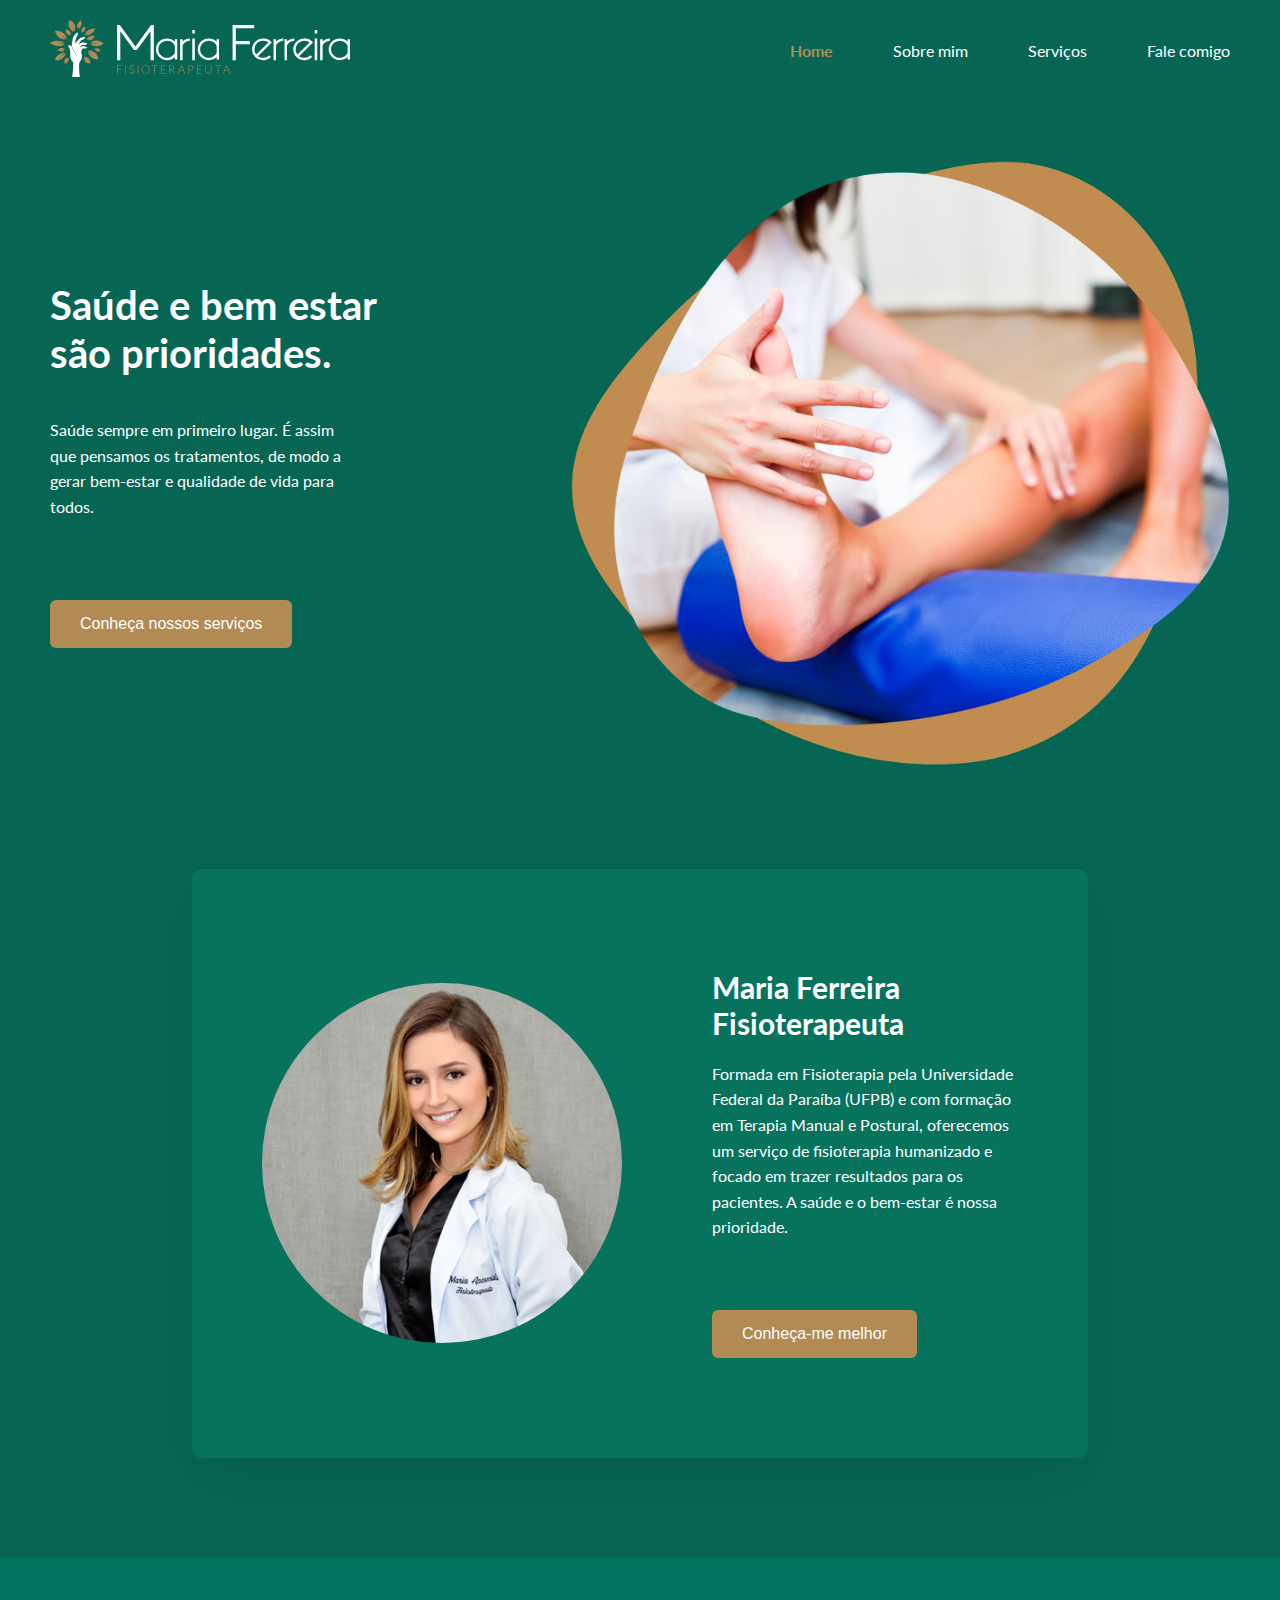
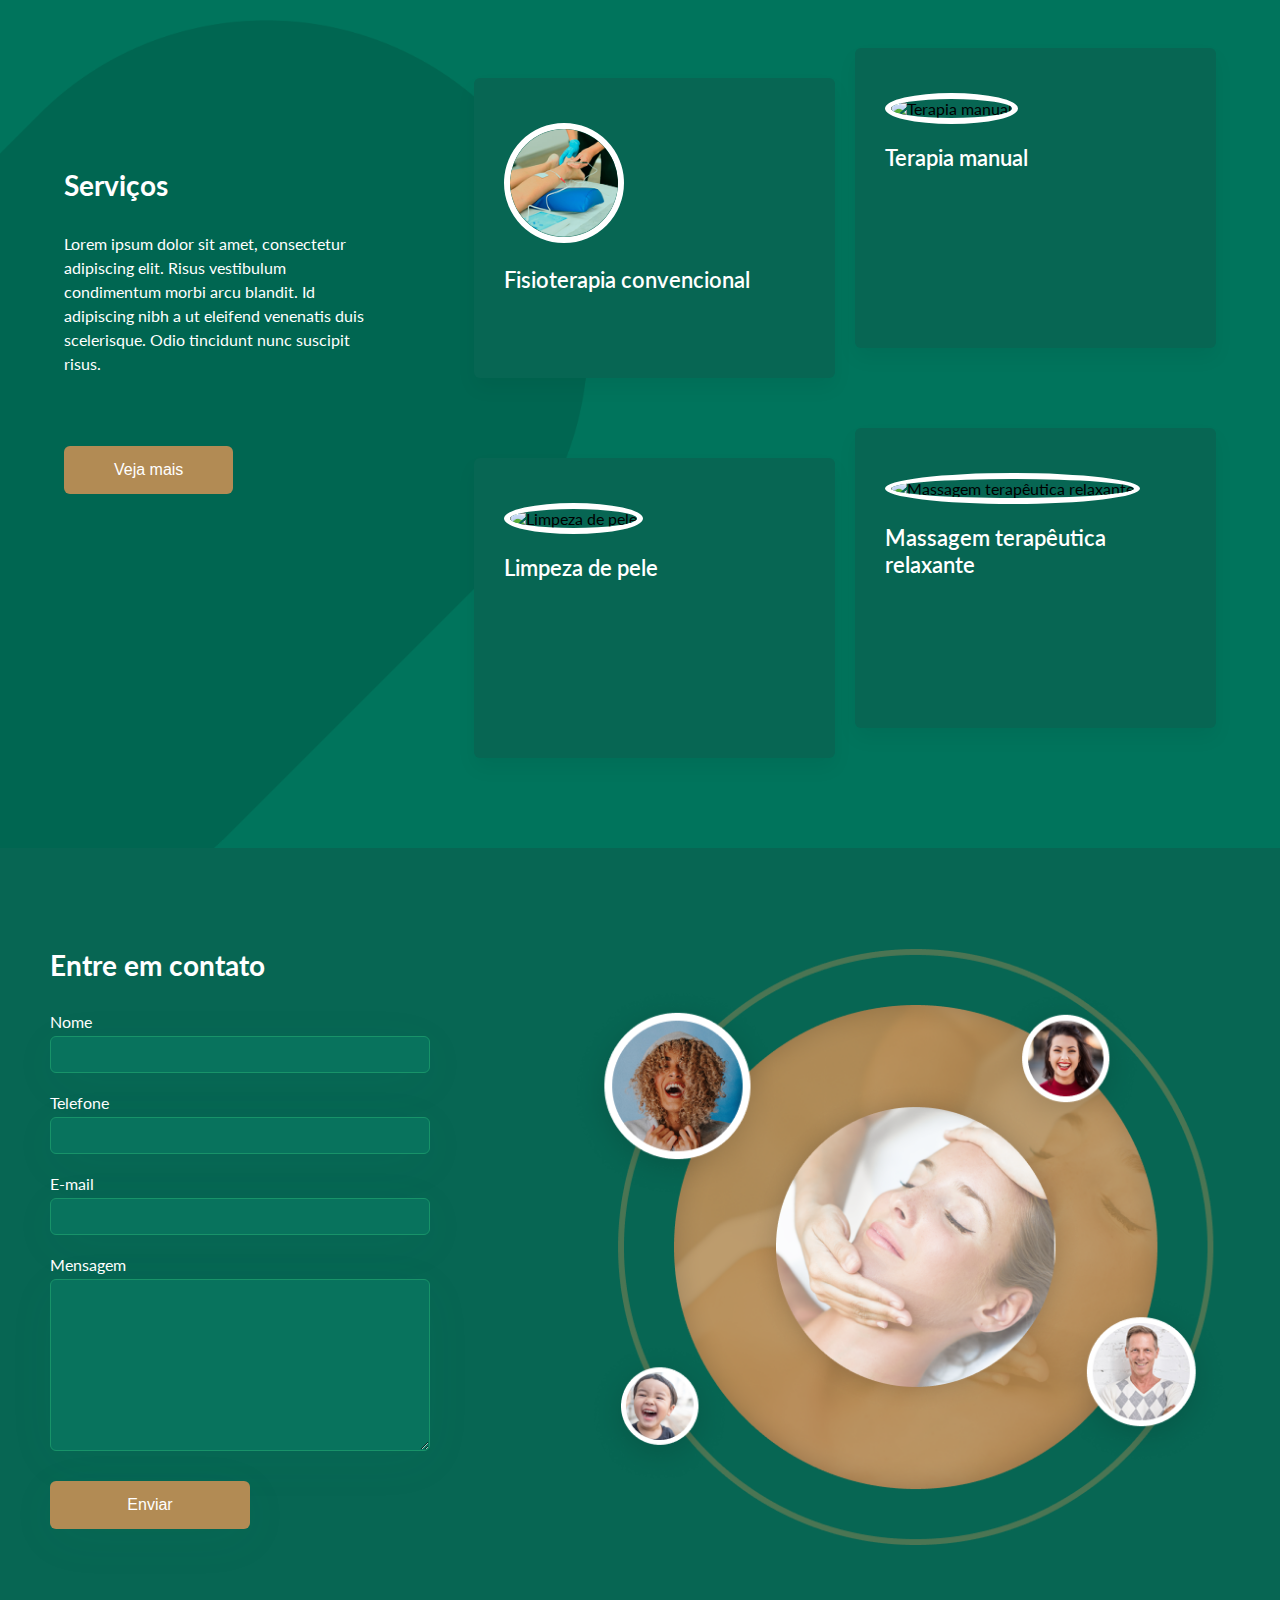
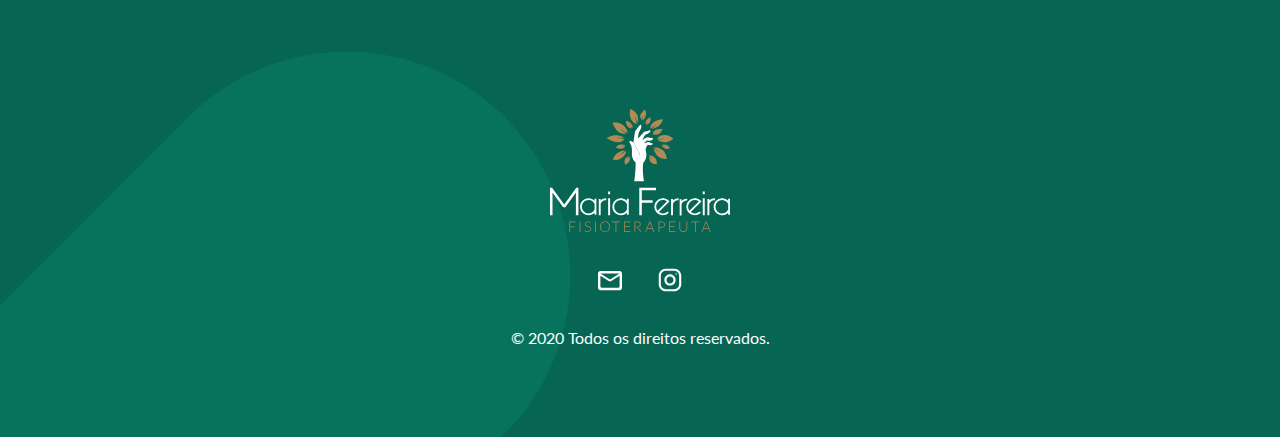
==== index.html @ fa72e973 "First commit" ====
<!DOCTYPE html>
<html lang="pt-BR">
<head>
  <meta charset="UTF-8">
  <meta name="viewport" content="width=device-width, initial-scale=1.0">
  <title>Maria Ferreira | Fisioterapeuta</title>
  <!-- Favicon -->
  <link rel="shortcut icon" href="./assets/favicon.png">

  <link href="https://fonts.googleapis.com/css2?family=Raleway:ital,wght@0,300;0,600;0,700;1,400&display=swap" rel="stylesheet">
  <!-- <link href="https://fonts.googleapis.com/css2?family=Roboto:wght@400;500;700&display=swap" rel="stylesheet"> -->
  <link href="https://fonts.googleapis.com/css2?family=Lato:wght@300;400;700&display=swap" rel="stylesheet">

  <link rel="stylesheet" href="./css/global.css">
  <link rel="stylesheet" href="./css/header.css">
  <link rel="stylesheet" href="./css/mobile-header.css">
  <link rel="stylesheet" href="./css/homepage.css">
  <link rel="stylesheet" href="./css/homepage-responsive.css">
  <link rel="stylesheet" href="./css/footer-bg.css">
</head>
<body>
  <!-- Header -->
  <header class="header">
    <div class="desktop-header container">
      <a href="/"><img class="logo" src="./assets/logo.svg" alt="Maria Ferreira Fisioterapeuta"></a>

      <nav class="navigation">
        <ul class="normal-menu">
          <li class="menu"><a class="active" href="/">Home</a></li>
          <li class="menu"><a href="./sobre-mim/">Sobre mim</a></li>
          <li class="menu"><a href="./servicos/">Serviços</a></li>
          <li class="menu"><a href="./contato/">Fale comigo</a></li>
        </ul>
      </nav>
    </div>

    <div class="mobile-header container">
      <div class="menu-closed">
        <a href="/"><img class="logo" src="./assets/logo.svg" alt="Maria Ferreira Fisioterapeuta"></a>

        <a href="#"><img class="btnMenu btnMenu-open" src="./assets/menu-open.svg" alt=""></a>
      </div>
      
      <div class="menu-opened">
        <div class="header-top">
          <a href="/"><img class="logo" src="./assets/logo-green.svg" alt="Maria Ferreira Fisioterapeuta"></a>

          <a href="#"><img class="btnMenu btnMenu-close" src="./assets/menu-close.svg" alt=""></a>
        </div>

        <div class="navigation">
          <nav>
            <ul class="menu-list">
              <li class="menu"><a class="active" href="/">Home</a></li>
              <li class="menu"><a href="./sobre-mim/">Sobre mim</a></li>
              <li class="menu"><a href="./servicos/">Serviços</a></li>
              <li class="menu"><a href="./contato/">Fale comigo</a></li>
            </ul>
          </nav>
        </div>        
      </div>

    </div>
  </header>

  <!-- First section -->
  <section class="first-section">
    <div class="content container">
      <div class="text-block">
        <h1 class="title">Saúde e bem estar<br>são prioridades.</h1>
        <p class="text">Saúde sempre em primeiro lugar. É assim que pensamos os tratamentos, de modo a gerar bem-estar e qualidade de vida para todos.</p>

        <a href="./servicos/"><button class="button">Conheça nossos serviços</button></a>
      </div>

      <div class="image-block">
        <img class="img" src="./assets/Image-topo.png" alt="Fisioterapia">
      </div>
    </div>
  </section>

  <!-- Second section -->
  <section class="second-section">
    <div class="content container">
      <img class="img" src="./assets/foto-cidinha.jpg" alt="Foto de Maria Ferreira Fisioterapeuta">

      <div class="block-text">
        <h2 class="title">Maria Ferreira Fisioterapeuta</h2>
        <p class="text">Formada em Fisioterapia pela Universidade Federal da Paraíba (UFPB) e com formação em Terapia Manual e Postural, oferecemos um serviço de fisioterapia humanizado e focado em trazer resultados para os pacientes. A saúde e o bem-estar é nossa prioridade.</p>

        <a href="./sobre-mim/"><button class="button">Conheça-me melhor</button></a>
      </div>
    </div>
  </section>

  <!-- Third section -->
  <section class="third-section">
    <div class="content container">
      <div class="text-block">
        <h2 class="title">Serviços</h2>
        <p class="text">Lorem ipsum dolor sit amet, consectetur adipiscing elit. Risus vestibulum condimentum morbi arcu blandit. Id adipiscing nibh a ut eleifend venenatis duis scelerisque. Odio tincidunt nunc suscipit risus.</p>

        <a href="./servicos/"><button class="button">Veja mais</button></a>
      </div>
      <div class="services">

        <div class="service1 service-down" onmouseenter="hoverOn1()" onmouseleave="hoverOff1()">
          <div class="service-content">
            <img class="img" src="./assets/Foto-Service-1.png" alt="Fisioterapia convencional">
            <h3 class="service-title">Fisioterapia convencional</h3>
            <p class="service-text">A utilização de recursos físicos e naturais, de ação isolada ou conjunta com a finalidade de prevenir, tratar e reabilitar comprometimentos físicos.</p>
            <!-- <img style="opacity: 0.1;" class="icon" src="./assets/chevron-up.svg" alt=""> -->
          </div>
        </div>

        <div class="service2" onmouseenter="hoverOn2()" onmouseleave="hoverOff2()">
          <div class="service-content">
            <img class="img" src="./assets/Foto-Service-2.png" alt="Terapia manual">
            <h3 class="service-title">Terapia manual</h3>
            <p class="service-text">Recurso de uso exclusivo das mãos com procedimentos específicos como massagens, manipulação, mobilização articular e neural, estabilização segmentar, reeducação postural, dentre outros.</p>
            <!-- <img style="opacity: 0.1;" class="icon" src="./assets/chevron-up.svg" alt=""> -->
          </div>
        </div>
        
        <div class="service3 service-down" onmouseenter="hoverOn3()" onmouseleave="hoverOff3()">
          <div class="service-content">
            <img class="img" src="./assets/Foto-Service-3.png" alt="Limpeza de pele">
            <h3 class="service-title">Limpeza de pele</h3>
            <p class="service-text">A limpeza de pele profunda é uma técnica com a finalidade de afinar a camada superficial da pele, remover as células mortas, cravos, miliuns, e uniformizar o aspecto da pele.</p>
            <!-- <img style="opacity: 0.1;" class="icon" src="./assets/chevron-up.svg" alt=""> -->
          </div>
        </div>

        <div class="service4" onmouseenter="hoverOn4()" onmouseleave="hoverOff4()">
          <div class="service-content">
            <img class="img" src="./assets/Foto-Service-4.png" alt="Massagem terapêutica relaxante">
            <h3 class="service-title">Massagem terapêutica relaxante</h3>
            <p class="service-text">A massoterapia é um recurso manual usado para obter efeitos terapêuticos. É um ótimo recurso que traz benéficos para a saúde do corpo e da mente.</p>
            <!-- <img style="opacity: 0.1;" class="icon" src="./assets/chevron-up.svg" alt=""> -->
          </div>
        </div>

      </div>
    </div>
  </section>

  <!-- Fourth section -->
  <section class="fourth-section">
    <div class="content container">
      <div class="form-block">
        <h3 class="title">Entre em contato</h3>

        <form class="form" action="" netlify>
          <p class="label">Nome</p>
          <input type="text" name="name">

          <p class="label">Telefone</p>
          <input type="text" name="phone">

          <p class="label">E-mail</p>
          <input type="text" name="email">

          <p class="label">Mensagem</p>
          <textarea name="message" cols="30" rows="10"></textarea>

          <input class="button" type="submit" value="Enviar">
        </form>
      </div>

      <div class="image-block">
        <img class="img" src="./assets/contact-image.png" alt="">
      </div>
      
    </div>
  </section>

  <!-- Footer -->
  <footer class="footer">
    <div class="content container">
      <a href="/"><img class="logo" src="./assets/logo-quadrada.svg" alt="Maria Ferreira Fisioterapeuta"></a>

      <div class="social-icons">
        <a href="mailto:mariaferreira.fisio@gmail.com" target="_blank"><img class="icon mail" src="./assets/mail.svg" alt="Link para o e-mail"></a>
        <a href="https://www.instagram.com/mariaferreirafisioterapeuta/" target="_blank"><img class="icon instagram" src="./assets/instagram.svg" alt="Link para o Instagram"></a>
      </div>

      <span class="copy">© 2020 Todos os direitos reservados.</span>
    </div>
  </footer>

  <script src="./js/service-script.js"></script>
  <script src="./js/mobileMenu.js"></script>
</body>
</html>
---- css/global.css ----
* {
  margin: 0;
  padding: 0;
  box-sizing: border-box;
  border: 0;
}

body {
  font-family: 'Lato', sans-serif;
  background-color: #ffffff;
  min-width: 290px;
}

ol, ul {
	list-style: none;
}

button {
  cursor: pointer;
}

.container {
  max-width: 1180px;
  width: 100%;
  margin-left: auto;
  margin-right: auto;
}

::-webkit-scrollbar {
  width: 12px;
}

::-webkit-scrollbar-thumb {
  -webkit-border-radius: 10px;
  border-radius: 10px;
  background: #b28b54;
}
---- css/header.css ----
.header a {
  text-decoration: none;
}

.header .desktop-header {
  display: flex;
  flex-direction: row;
  justify-content: space-between;
  align-items: center;
  height: 100px;
}

.desktop-header .logo {
  width: 300px;
}

.desktop-header .normal-menu {
  display: flex;
  flex-direction: row;
  align-items: center;
}

.desktop-header .normal-menu .menu {
  margin-left: 60px;
}

.desktop-header .normal-menu a {
  color: #fff;

  transition: 400ms ease;
}

.desktop-header .normal-menu a:hover {
  color: #B28B54;
}

.desktop-header .normal-menu .active {
  color: #B28B54;
  font-weight: bold;
}


/* Responsive */
@media (max-width: 1200px) {
  .container {
    max-width: 1080px;
  }
}

@media (max-width: 1100px) {
  .container {
    max-width: 980px;
  }
}

@media (max-width: 1020px) {
  .container {
    max-width: 900px;
  }
}

@media (max-width: 920px) {
  .container {
    max-width: 800px;
  }

  .desktop-header .normal-menu .menu {
    margin-left: 30px;
  }
}

@media (max-width: 820px) {
  .container {
    max-width: 700px;
  }

  .desktop-header .logo {
    width: 260px;
  }

  .desktop-header .normal-menu .menu {
    margin-left: 20px;
  }
}

@media (max-width: 700px) {
  .container {
    max-width: 100%;
    width: 90%;
  }

  .header .desktop-header {
    display: none;
  }
}
---- css/mobile-header.css ----
/* Menu fechado */
.header .mobile-header .menu-closed {
  display: flex;
  flex-direction: row;
  justify-content: space-between;
  align-items: center;
  height: 100px;
}

.header .mobile-header .menu-closed .logo {
  width: 220px;
}

.header .mobile-header .menu-closed .btnMenu-open {
  width: 30px;
}


/* Menu aberto */
.header .mobile-header .menu-opened {
  position: fixed;
  top: 0;
  right: 0;
  bottom: 0;
  left: 0;

  background: #b28b54;

  transform: translateX(100%);
  transition: transform 500ms ease-out;
}

.header .mobile-header .menu-opened .header-top {
  display: flex;
  flex-direction: row;
  justify-content: space-between;
  align-items: center;
  height: 100px;
  margin-left: 5%;
  margin-right: 5%;
}

.header .mobile-header .menu-opened .header-top .logo {
  width: 220px;
}

.header .mobile-header .menu-opened .header-top .btnMenu-close {
  width: 30px;
}

.header .mobile-header .menu-opened .navigation {
  margin-left: 5%;
  margin-right: 5%;
  margin-top: 50px;
}

.header .mobile-header .menu-opened .navigation .menu {
  margin-bottom: 40px;
}

.header .mobile-header .menu-opened .navigation .menu a {
  font-size: 20px;
  font-weight: 400;
  color: #fff;
}

.header .mobile-header .menu-opened .navigation .menu a.active {
  font-weight: bold;
  color: #076653;
}

.header .mobile-header .menu-opened .navigation .menu a:hover {
  color: #076653;
}


/* Interaction */
.header .mobile-header .menu-opened.hide {
  transform: translateX(0%);
}



/* Responsive */
@media (min-width: 701px) {
  .header .mobile-header {
    display: none;
  }
}
---- css/homepage.css ----
body {
  background: #076653;
}

.first-section {
  padding: 60px 0 100px;
}

.first-section .content {
  display: flex;
  flex-direction: row;
  align-items: center;
}

.first-section .content .text-block {
  margin-right: 80px;
}

.first-section .content .text-block .title {
  font-size: 40px;
  font-weight: bold;
  color: #fff;
  margin-bottom: 40px;
}

.first-section .content .text-block .text {
  font-size: 16px;
  line-height: 1.6em;
  margin-bottom: 80px;
  width: 70%;
  color: #fff;
}

.first-section .content .text-block .button {
  font-size: 16px;
  padding: 15px 30px;
  border-radius: 6px;
  background: #b28b54;
  color: #fff;

  transition: 400ms ease;
}

.first-section .content .text-block .button:hover {
  background: #189369;
  color: #fff;
  transform: scale(0.97);
}

.first-section .content .image-block .img {
  max-width: 660px;
}


.second-section {
  padding-bottom: 100px;
}

.second-section .content {
  display: flex;
  flex-direction: row;
  justify-content: center;
  align-items: center;

  background: #08735D;
  max-width: 70%;
  padding: 100px 70px;
  border-radius: 10px;
  box-shadow: 0px 20px 70px rgba(0, 0, 0, 0.1);
  /* box-shadow: 0 0 20px rgba(0, 0, 0, 0.2); */
}

.second-section .content .img {
  width: 360px;
  border-radius: 50%;
  margin-right: 90px;
}

.second-section .content .title {
  font-size: 30px;
  margin-bottom: 20px;
  color: #fff;
}

.second-section .content .text {
  font-size: 16px;
  font-weight: 400;
  line-height: 1.6em;
  color: #fff;
  margin-bottom: 70px;
}

.second-section .content .button {
  font-size: 16px;
  padding: 15px 30px;
  border-radius: 6px;
  background: #b28b54;
  color: #fff;

  transition: 400ms ease;
}

.second-section .content .button:hover {
  background: #189369;
  color: #fff;
  transform: scale(0.97);
}


.third-section {
  background-image: url("../assets/background-section3.png");
  background-repeat: no-repeat;
  background-size: cover;
  padding: 90px 0;
}

.third-section .content {
  display: flex;
  flex-direction: row;
  width: 90%;
}

.third-section .content .text-block {
  margin-top: 120px;
  margin-right: 40px;
}

.third-section .content .text-block .title {
  font-size: 28px;
  color: #fff;
  margin-bottom: 30px;
}

.third-section .content .text-block .text {
  width: 85%;
  font-size: 16px;
  font-weight: 400;
  line-height: 1.5em;
  color: #fff;
  margin-bottom: 70px;
}

.third-section .content .text-block .button {
  font-size: 16px;
  padding: 15px 50px;
  border-radius: 6px;
  background: #b28b54;
  color: #fff;

  transition: 400ms ease;
}

.third-section .content .text-block .button:hover {
  background: #189369;
  color: #fff;
  transform: scale(0.97);
}

.third-section .content .services {
  display: grid;
  grid-template-columns: 1fr 1fr;
  gap: 50px 20px;
}


.third-section .services .service-down {
  margin-top: 30px;
}

.third-section .services .service1,
.third-section .services .service2, 
.third-section .services .service3, 
.third-section .services .service4 {
  padding: 45px 30px;
  border-radius: 6px;

  box-shadow: 0 10px 20px rgba(0, 0, 0, 0.05);
  background: #076653;
  height: 300px;

  transition: 400ms ease;
}

.third-section .services .service1 .img,
.third-section .services .service2 .img,
.third-section .services .service3 .img,
.third-section .services .service4 .img {
  width: 120px;
  border-radius: 50%;
  border: 6px solid #fff;
  margin-bottom: 20px;
}

.third-section .services .service1 .service-title,
.third-section .services .service2 .service-title,
.third-section .services .service3 .service-title,
.third-section .services .service4 .service-title {
  font-size: 22px;
  font-weight: 600;
  color: #fff;
  margin-bottom: 20px;
}

.third-section .services .service1 .service-text,
.third-section .services .service2 .service-text,
.third-section .services .service3 .service-text,
.third-section .services .service4 .service-text {
  opacity: 0;
  font-size: 16px;
  line-height: 1.5em;
  color: #076653;
}

/* HOVER SERVICES */
.third-section .services .service-hover {
  padding: 0px 30px 40px;
  background: #b28b54;
}

.third-section .services .service-hover .service-content {
  transform: translateY(-40px);
}

.third-section .services .service-hover .service-title {
  color: #fff;
}

.third-section .services .service-hover .service-text {
  opacity: 1;
  color: #fff;
}


.fourth-section {
  padding: 100px 0 10px;
}

.fourth-section .content {
  display: flex;
  flex-direction: row;
  justify-content: space-between;
  align-items: center;
}


.fourth-section .content .form-block .title {
  font-size: 28px;
  color: #fff;
  margin-bottom: 30px;
}

.fourth-section .content .form-block .form {
  display: flex;
  flex-direction: column;
}

.fourth-section .content .form .label {
  font-size: 16px;
  color: #fff;
  margin-bottom: 5px;
}

.fourth-section .content .form input,
.fourth-section .content .form textarea {
  padding: 10px 10px;
  width: 380px;
  border-radius: 6px;
  border: 1px solid #189369;
  background: #08735D;
  box-shadow: 0px 10px 50px rgba(24, 147, 105, 0.05);
  margin-bottom: 20px;
}

.fourth-section .content .form .button {
  font-size: 16px;
  padding: 15px 50px;
  border: none;
  border-radius: 6px;
  background: #b28b54;
  color: #fff;
  max-width: 200px;

  margin-top: 10px;
  cursor: pointer;

  transition: 400ms ease;
}

.fourth-section .content .form .button:hover {
  background: #189369;
  transform: scale(0.97);
}

.fourth-section .content .image-block .img {
  max-width: 660px;
}
---- css/homepage-responsive.css ----
@media (max-width: 1200px) {
  .container {
    max-width: 1080px;
  }

  .first-section .content .text-block .text {
    width: 90%;
  }

  .first-section .content .image-block .img {
    max-width: 620px;
  }

  .second-section .content {
    padding: 70px 70px;
  }

  .second-section .content .img {
    margin-right: 60px;
  }

  .fourth-section .content .image-block .img {
    max-width: 620px;
  }
}

@media (max-width: 1100px) {
  .container {
    max-width: 980px;
  }

  .first-section .content .text-block {
    margin-right: 50px;
  }
  
  .first-section .content .text-block .title {
    font-size: 35px;
    margin-bottom: 30px;
  }

  .first-section .content .text-block .text {
    width: 100%;
    margin-bottom: 60px;
  }

  .first-section .content .image-block .img {
    max-width: 580px;
  }

  .second-section .content {
    padding: 50px 50px;
  }

  .second-section .content .img {
    width: 320px;
    margin-right: 50px;
  }

  .second-section .content .title {
    font-size: 26px;
  }

  .second-section .content .text {
    margin-bottom: 50px;
  }

  .third-section .content .text-block {
    margin-right: 20px;
  }

  .third-section .content .text-block .text {
    width: 100%;
    margin-bottom: 40px;
  }

  .third-section .services .service1 .service-title,
  .third-section .services .service2 .service-title,
  .third-section .services .service3 .service-title,
  .third-section .services .service4 .service-title {
    font-size: 20px;
  }

  .third-section .services .service-hover .service-content {
    transform: translateY(-60px);
  }
  
  .fourth-section .content .image-block .img {
    max-width: 580px;
  }
}

@media (max-width: 1020px) {
  .container {
    max-width: 900px;
  }

  .first-section .content .text-block {
    margin-right: 30px;
  }
  
  .first-section .content .text-block .title {
    font-size: 30px;
    margin-bottom: 20px;
  }

  .first-section .content .text-block .text {
    margin-bottom: 40px;
  }

  .first-section .content .image-block .img {
    max-width: 500px;
  }

  .second-section .content .img {
    width: 300px;
    margin-right: 30px;
  }

  .second-section .content .text {
    margin-bottom: 30px;
  }

  .third-section {
    padding: 70px 0;
  }

  .third-section .content .text-block {
    margin-right: 20px;
  }

  .third-section .content .text-block .text {
    width: 100%;
    margin-bottom: 40px;
  }
  
  .fourth-section .content .image-block .img {
    max-width: 500px;
  }

  .fourth-section .content .form input,
  .fourth-section .content .form textarea {
    width: 360px;
    margin-bottom: 15px;
  }
}

@media (max-width: 920px) {
  .container {
    max-width: 800px;
  }

  .first-section .content .image-block .img {
    max-width: 450px;
  }

  .second-section .content {
    padding: 50px 30px;
  }

  .second-section .content .img {
    width: 280px;
    margin-right: 20px;
  }

  .second-section .content .title {
    font-size: 24px;
  }

  .third-section {
    padding: 60px 0;
  }

  .third-section .services .service-hover.service1,
  .third-section .services .service-hover.service2, 
  .third-section .services .service-hover.service3, 
  .third-section .services .service-hover.service4 {
    height: 340px;
  }

  .third-section .services .service-hover .service-text {
    opacity: 1;
    color: #fff;
  }
  
  .fourth-section .content .image-block .img {
    max-width: 450px;
  }

  .fourth-section .content .form input,
  .fourth-section .content .form textarea {
    width: 320px;
    margin-bottom: 10px;
  }
}

@media (max-width: 820px) {
  .container {
    max-width: 700px;
  }

  .first-section {
    padding: 50px 0 70px;
  }

  .first-section .content .text-block {
    margin-right: 20px;
  }

  .first-section .content .text-block .title {
    font-size: 26px;
  }

  .first-section .content .text-block .text {
    width: 90%;
    margin-bottom: 40px;
  }

  .first-section .content .image-block .img {
    max-width: 380px;
  }

  .second-section {
    padding-bottom: 70px;
  }

  .second-section .content {
    padding: 30px 30px;
  }

  .second-section .content .img {
    width: 260px;
    margin-right: 20px;
  }

  .second-section .content .title {
    font-size: 22px;
  }

  .fourth-section {
    padding: 70px 0 10px;
  }
  
  .fourth-section .content .image-block .img {
    max-width: 380px;
  }

  .fourth-section .content .form input,
  .fourth-section .content .form textarea {
    width: 300px;
    margin-bottom: 10px;
  }
}

@media (max-width: 700px) {
  .container {
    max-width: 100%;
    width: 90%;
  }

  .first-section {
    padding: 120px 0 100px;
  }

  .first-section .content {
    display: flex;
    flex-direction: column;
    align-items: center;
    justify-content: center;
  }

  .first-section .content .text-block {
    margin-right: 0;
  }

  .first-section .content .text-block .text {
    margin-bottom: 60px;
  }

  .first-section .content .image-block .img {
    display: none;
  }

  .second-section .content {
    display: flex;
    flex-direction: column;
    padding: 40px 20px;
    border-radius: 6px;
  
    max-width: 100%;
  }

  .second-section .content .img {
    width: 260px;
    margin-right: 0;
    margin-bottom: 30px;
  }

  .second-section .content .text {
    margin-bottom: 50px;
  }

  .third-section {
    background: #08735D;
    padding: 50px 0;
  }

  .third-section .content {
    display: flex;
    flex-direction: column;
    max-width: 100%;
    width: 90%;
  }

  .third-section .content .text-block {
    margin-top: 0;
    margin-right: 0;
    margin-bottom: 60px;
  }

  .third-section .content .services {
    display: grid;
    grid-template-columns: 1fr;
    gap: 50px 20px;
  }

  .third-section .services .service1,
  .third-section .services .service2, 
  .third-section .services .service3, 
  .third-section .services .service4 {
    width: 96%;
  }

  .third-section .services .service-down {
    margin-top: 0;
  }

  .third-section .services .service-hover .service-content {
    transform: translateY(-40px);
  }

  .fourth-section {
    padding: 40px 0 10px;
  }

  .fourth-section .content {
    display: flex;
    flex-direction: column-reverse;
    justify-content: center;
    align-items: center;
  }

  .fourth-section .content .image-block .img {
    max-width: 100%;
    margin-bottom: 20px;
  }
}
---- css/footer-bg.css ----
.footer {
  padding: 150px 0 90px;
  background-image: url("../assets/background-footer.png");
  background-repeat: no-repeat;
  background-position: top left;
  background-size: contain;
}

.footer .content {
  display: flex;
  flex-direction: column;
  align-items: center;
}

.footer .content .logo {
  width: 180px;
  margin-bottom: 30px;
}

.footer .content .social-icons {
  display: grid;
  grid-template-columns: 1fr 1fr;
  gap: 30px;
  margin-bottom: 30px;
}

.footer .content .social-icons {
  display: grid;
  grid-template-columns: 1fr 1fr;
  gap: 30px;
  margin-bottom: 30px;
}

.footer .content .social-icons .icon {
  width: 30px;

  transition: 400ms ease;
}

.footer .content .social-icons .icon:hover {
  transform: scale(0.9);
}

.footer .content .copy {
  font-size: 16px;
  color: #fff;
}

@media (max-width: 700px) {
  .footer {
    padding: 80px 0 50px;
    background-position: bottom left;
  }

  .footer .content .logo {
    width: 120px;
    margin-bottom: 30px;
  }
}
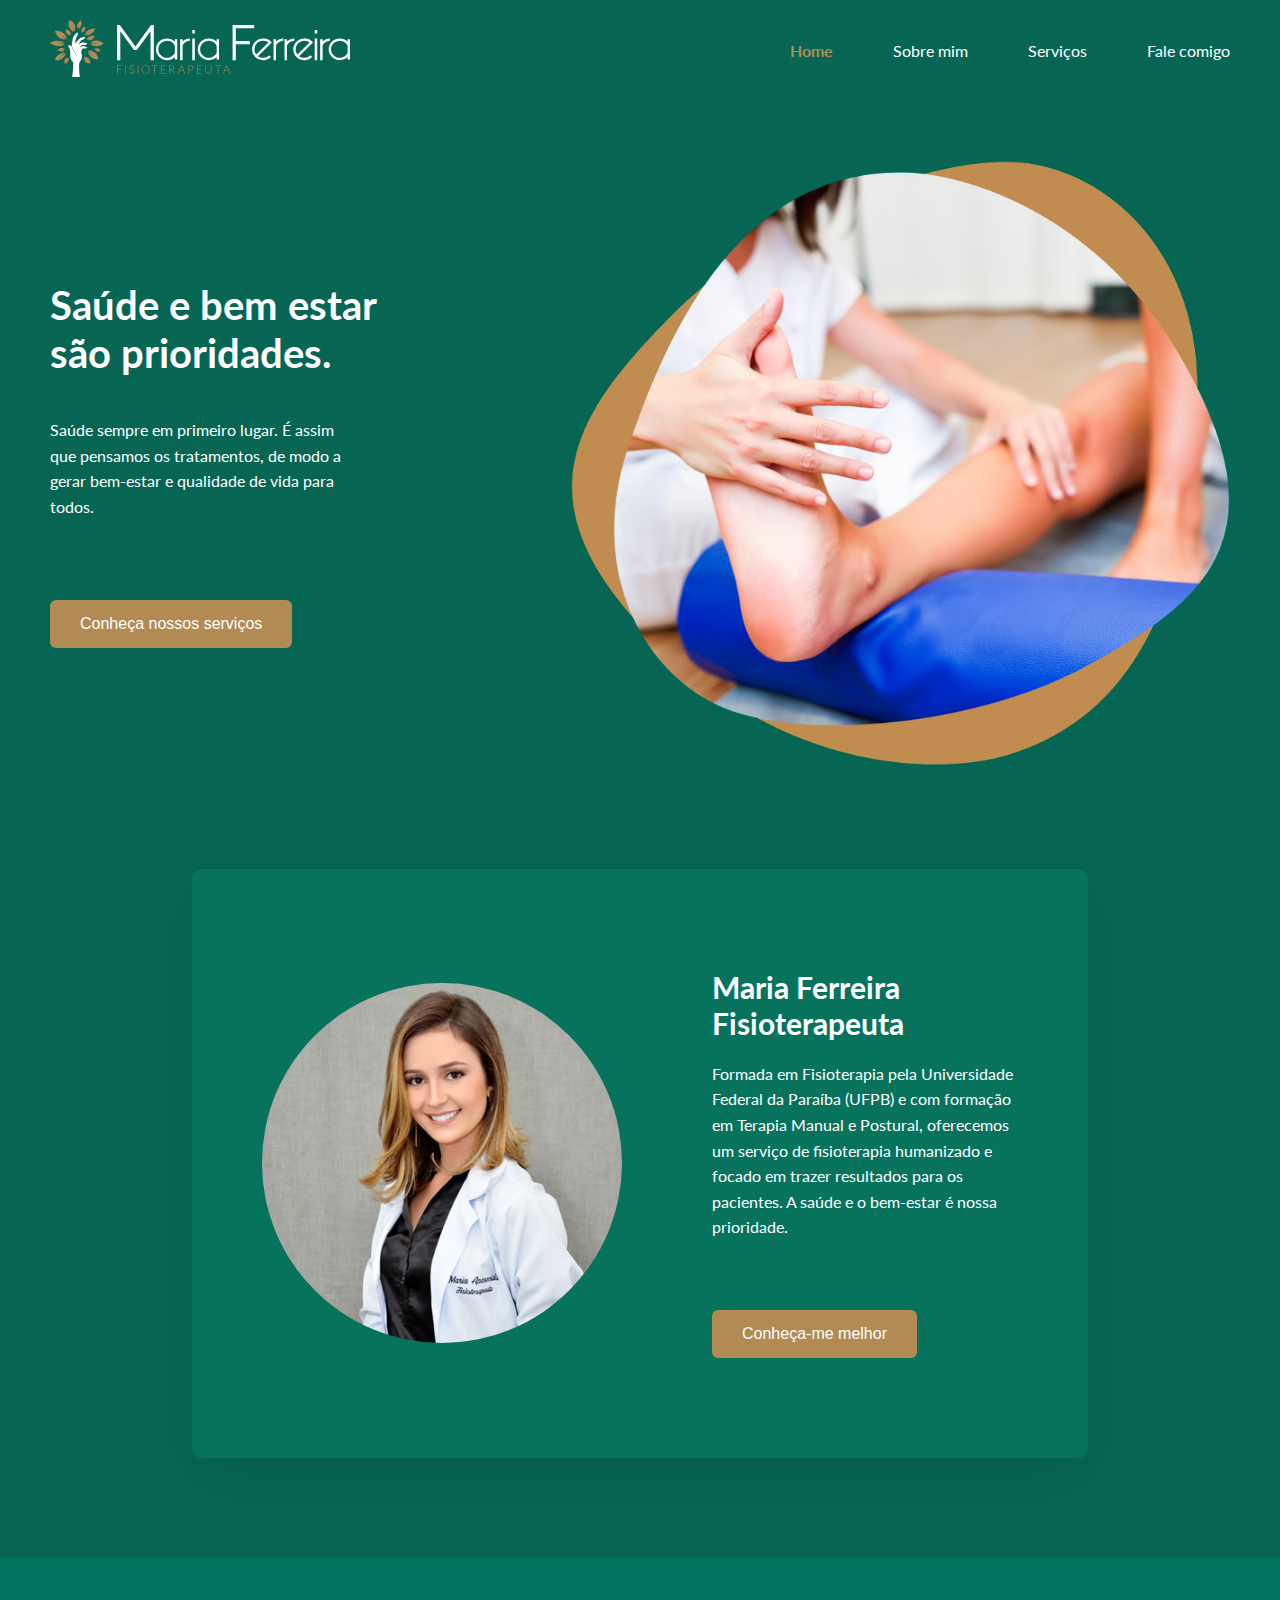
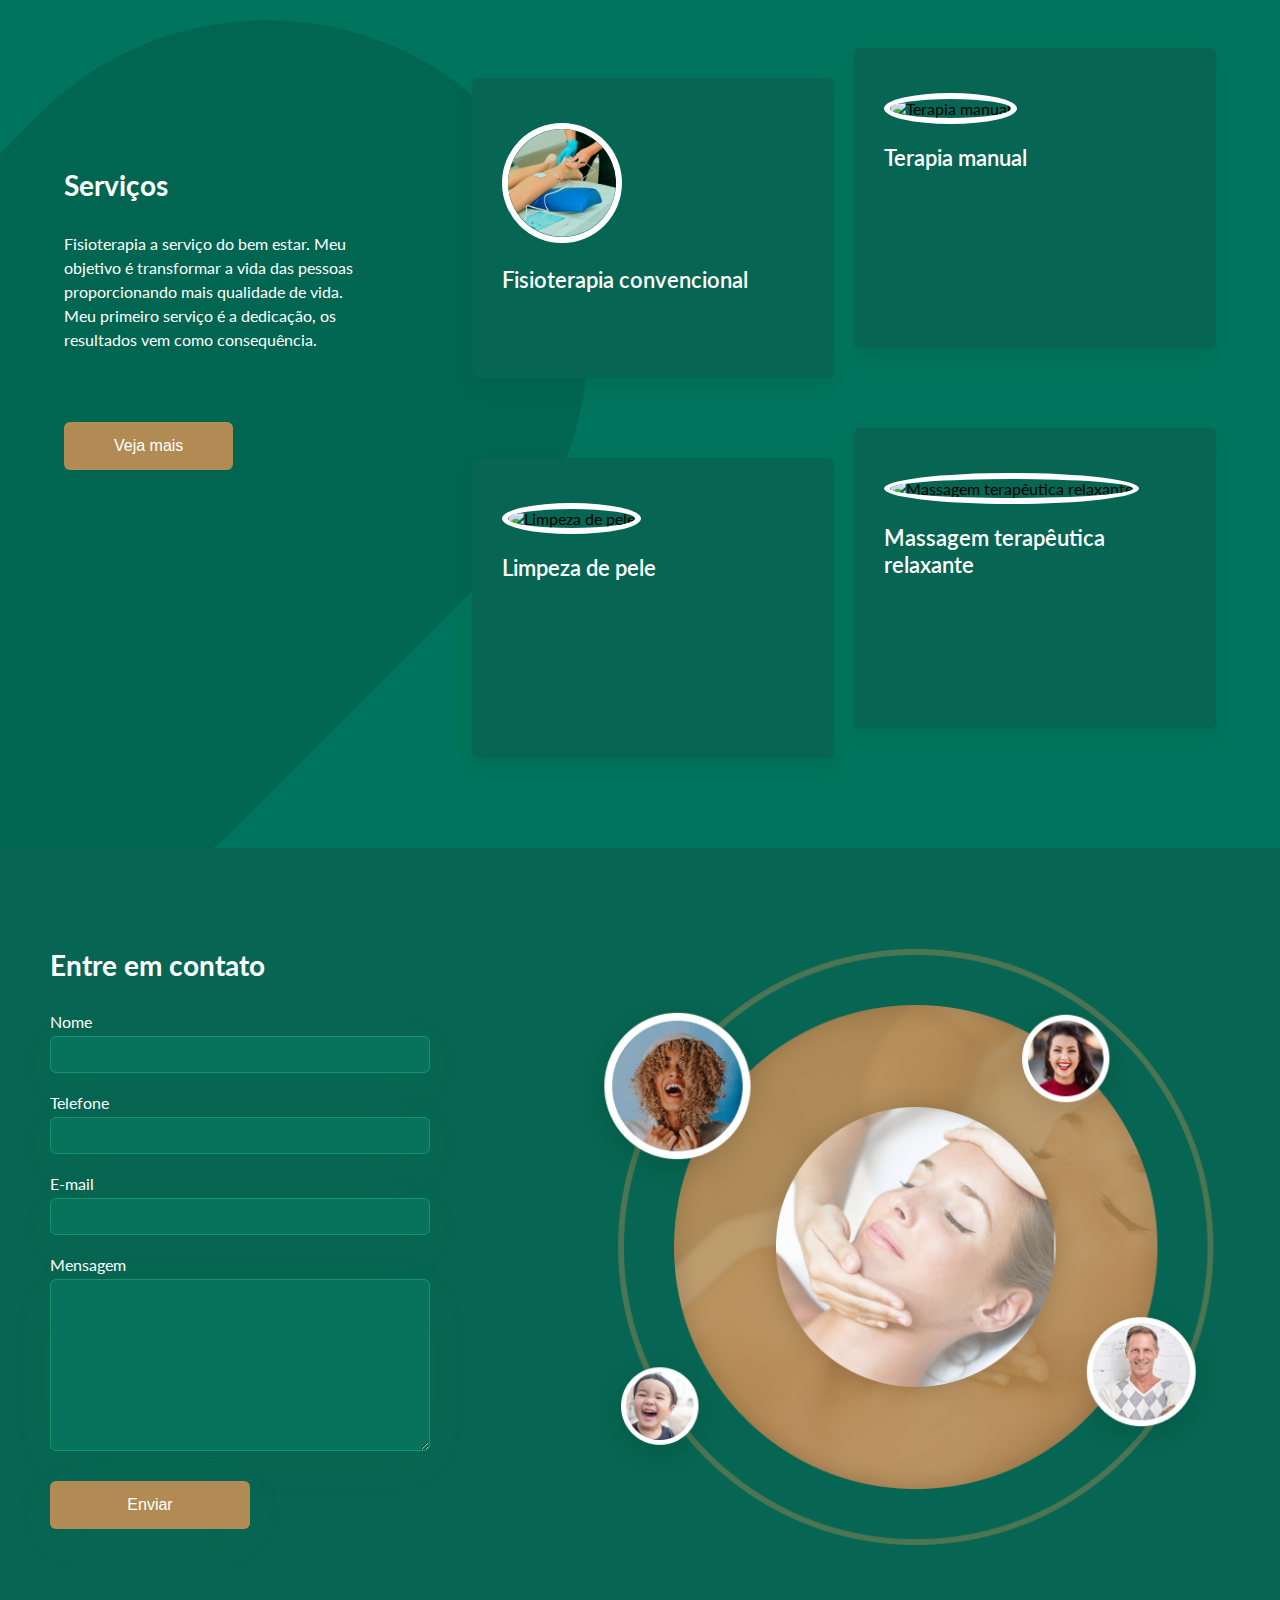
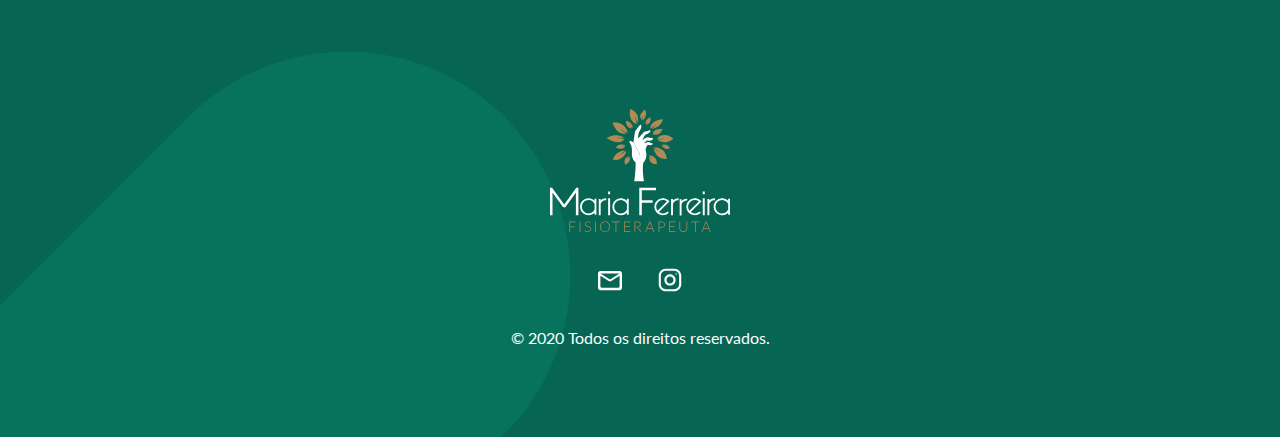
==== commit e7355419: "Ajuste de texto" ====
--- a/index.html
+++ b/index.html
@@ -98,7 +98,7 @@
     <div class="content container">
       <div class="text-block">
         <h2 class="title">Serviços</h2>
-        <p class="text">Lorem ipsum dolor sit amet, consectetur adipiscing elit. Risus vestibulum condimentum morbi arcu blandit. Id adipiscing nibh a ut eleifend venenatis duis scelerisque. Odio tincidunt nunc suscipit risus.</p>
+        <p class="text">Fisioterapia a serviço do bem estar. Meu objetivo é transformar a vida das pessoas proporcionando mais qualidade de vida. Meu primeiro serviço é a dedicação, os resultados vem como consequência.</p>
 
         <a href="./servicos/"><button class="button">Veja mais</button></a>
       </div>
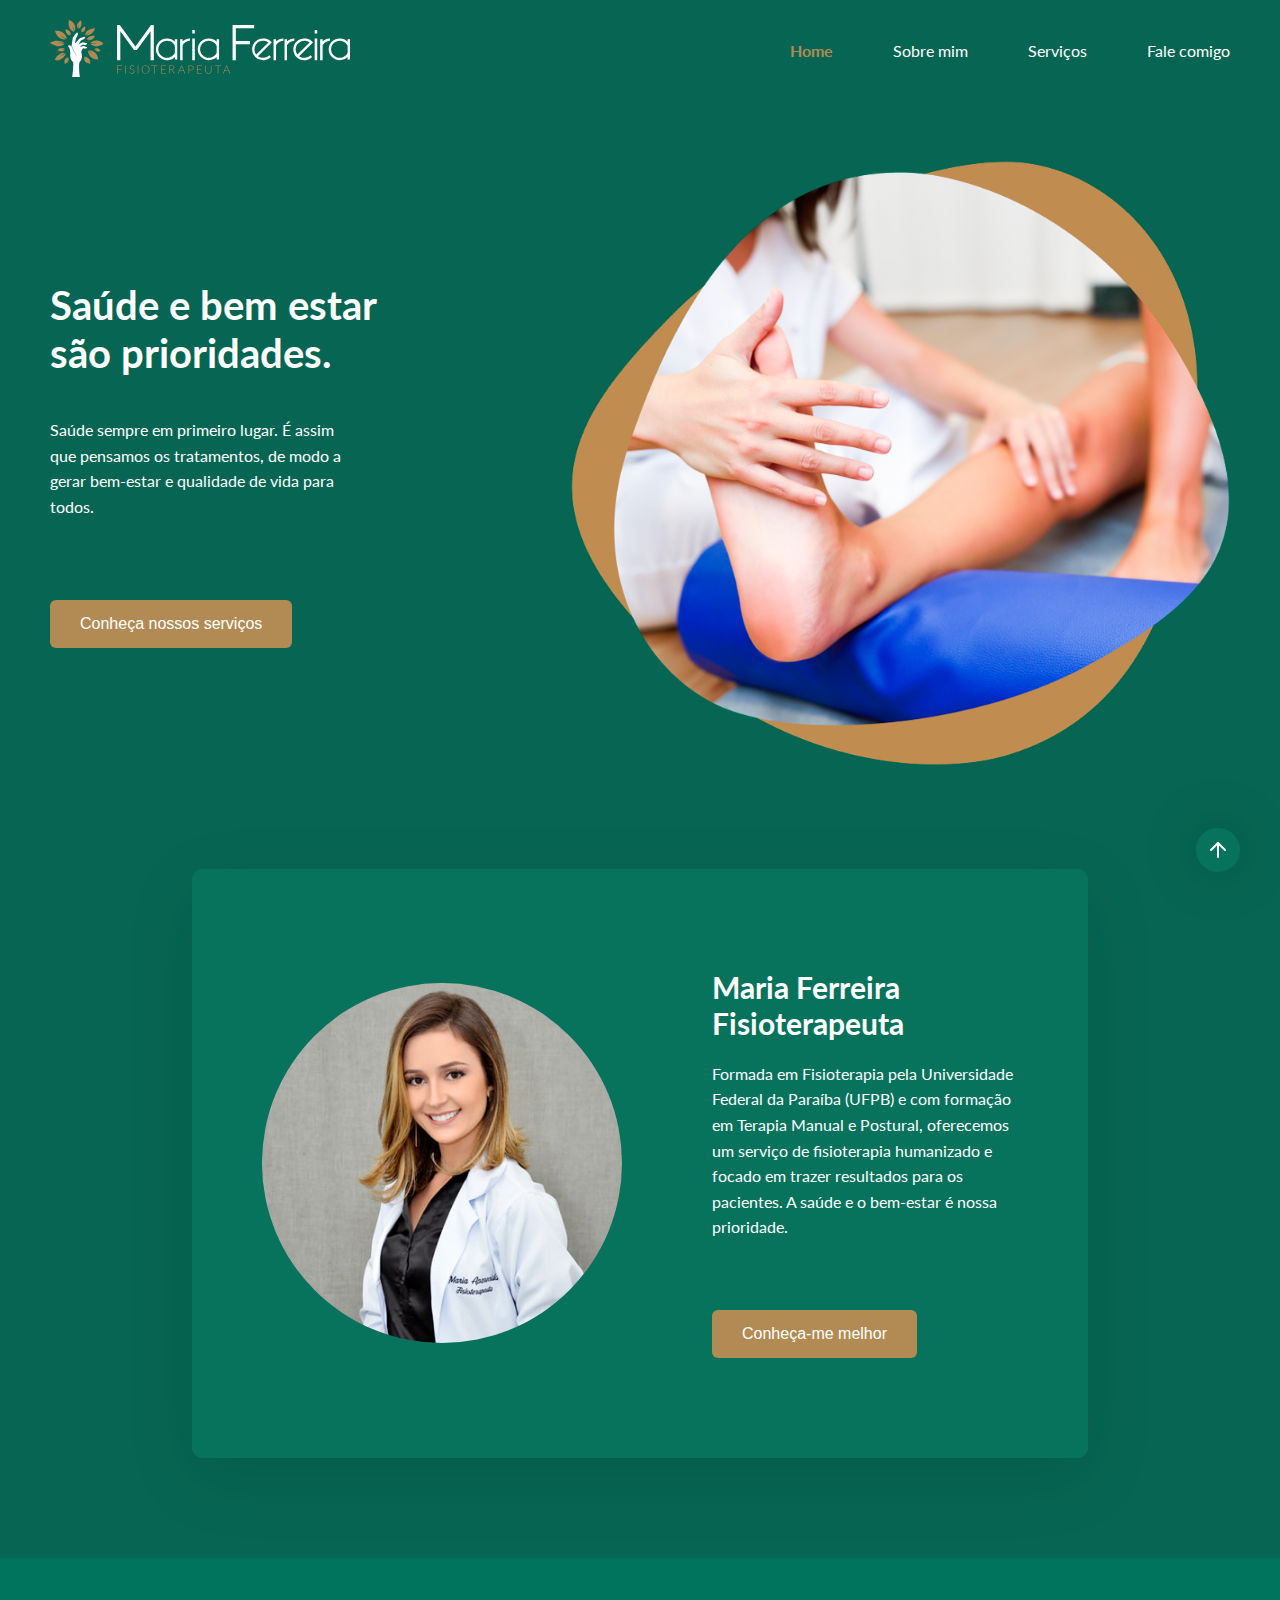
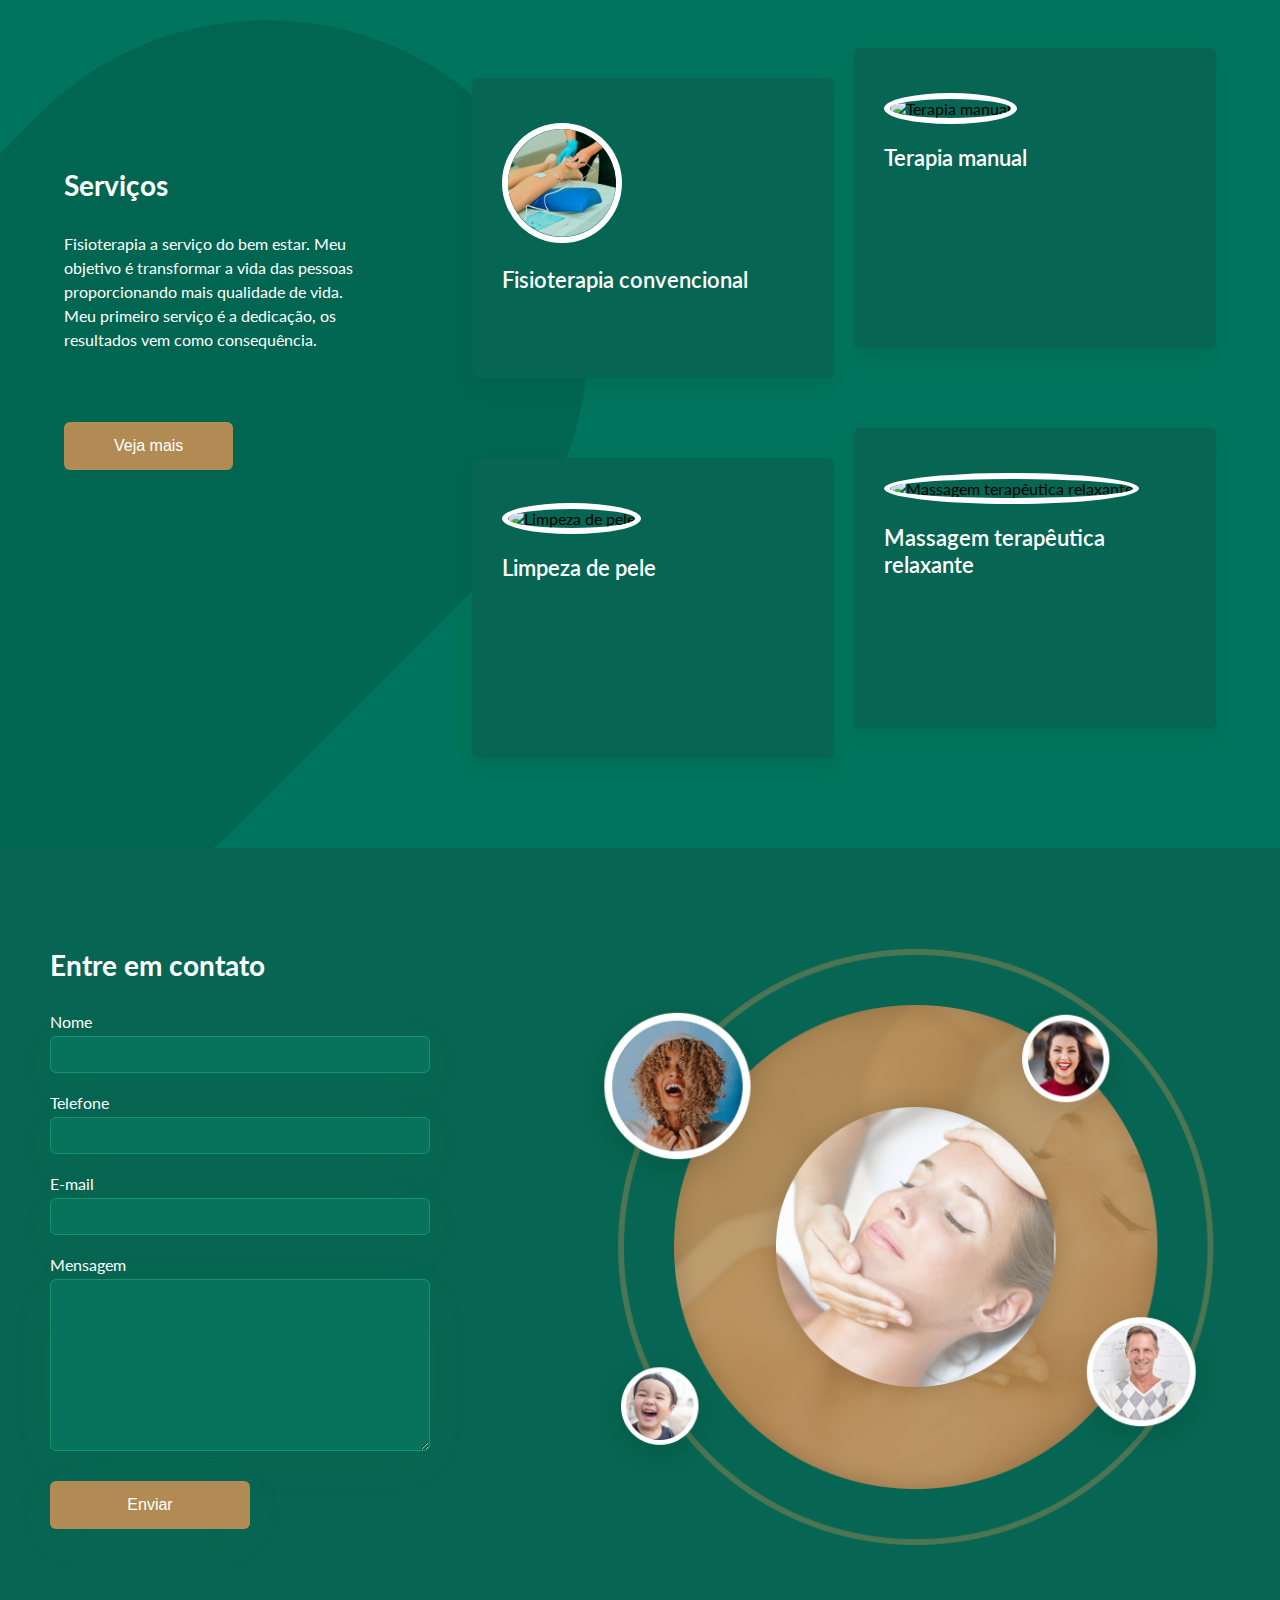
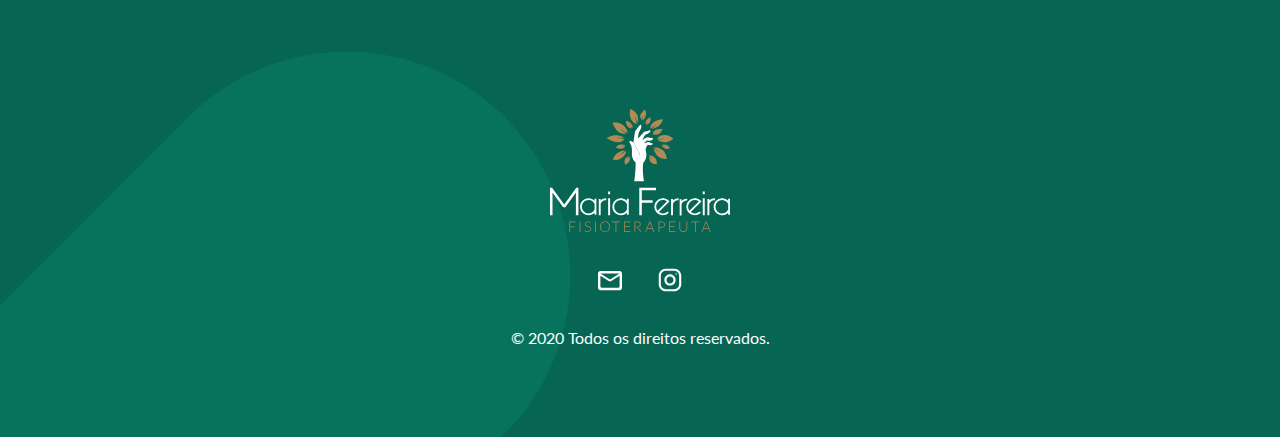
==== commit 66e4158c: "Add top button" ====
--- a/index.html
+++ b/index.html
@@ -1,6 +1,16 @@
 <!DOCTYPE html>
 <html lang="pt-BR">
 <head>
+  <!-- Global site tag (gtag.js) - Google Analytics -->
+  <script async src="https://www.googletagmanager.com/gtag/js?id=UA-115473124-1"></script>
+  <script>
+    window.dataLayer = window.dataLayer || [];
+    function gtag(){dataLayer.push(arguments);}
+    gtag('js', new Date());
+
+    gtag('config', 'UA-115473124-1');
+  </script>
+
   <meta charset="UTF-8">
   <meta name="viewport" content="width=device-width, initial-scale=1.0">
   <title>Maria Ferreira | Fisioterapeuta</title>
@@ -14,6 +24,7 @@
   <link rel="stylesheet" href="./css/global.css">
   <link rel="stylesheet" href="./css/header.css">
   <link rel="stylesheet" href="./css/mobile-header.css">
+  <link rel="stylesheet" href="./css/float-button.css">
   <link rel="stylesheet" href="./css/homepage.css">
   <link rel="stylesheet" href="./css/homepage-responsive.css">
   <link rel="stylesheet" href="./css/footer-bg.css">
@@ -63,6 +74,11 @@
     </div>
   </header>
 
+  <!-- Float Button -->
+  <div class="top">
+    <a href="./"><img class="button img" src="./assets/arrow-up-white.svg" alt=""></a>
+  </div> 
+
   <!-- First section -->
   <section class="first-section">
     <div class="content container">
--- a/css/global.css
+++ b/css/global.css
@@ -17,6 +17,7 @@
 
 button {
   cursor: pointer;
+  outline: none;
 }
 
 .container {
--- a/css/float-button.css
+++ b/css/float-button.css
@@ -0,0 +1,23 @@
+/* Float button */
+.top {
+  position: fixed;
+  top: 92%;
+  right: 40px;
+}
+
+.top .button {
+  background: #08735D;
+  border-radius: 50%;
+  padding: 10px;
+  box-shadow: 0 0 60px rgba(0, 0, 0, 0.2);
+}
+
+.top .button:hover {
+  transform: scale(1.1, 1.1);
+  transition: all 400ms ease;
+  background: #B28B54;
+}
+
+.top .img {
+  color: aqua;
+}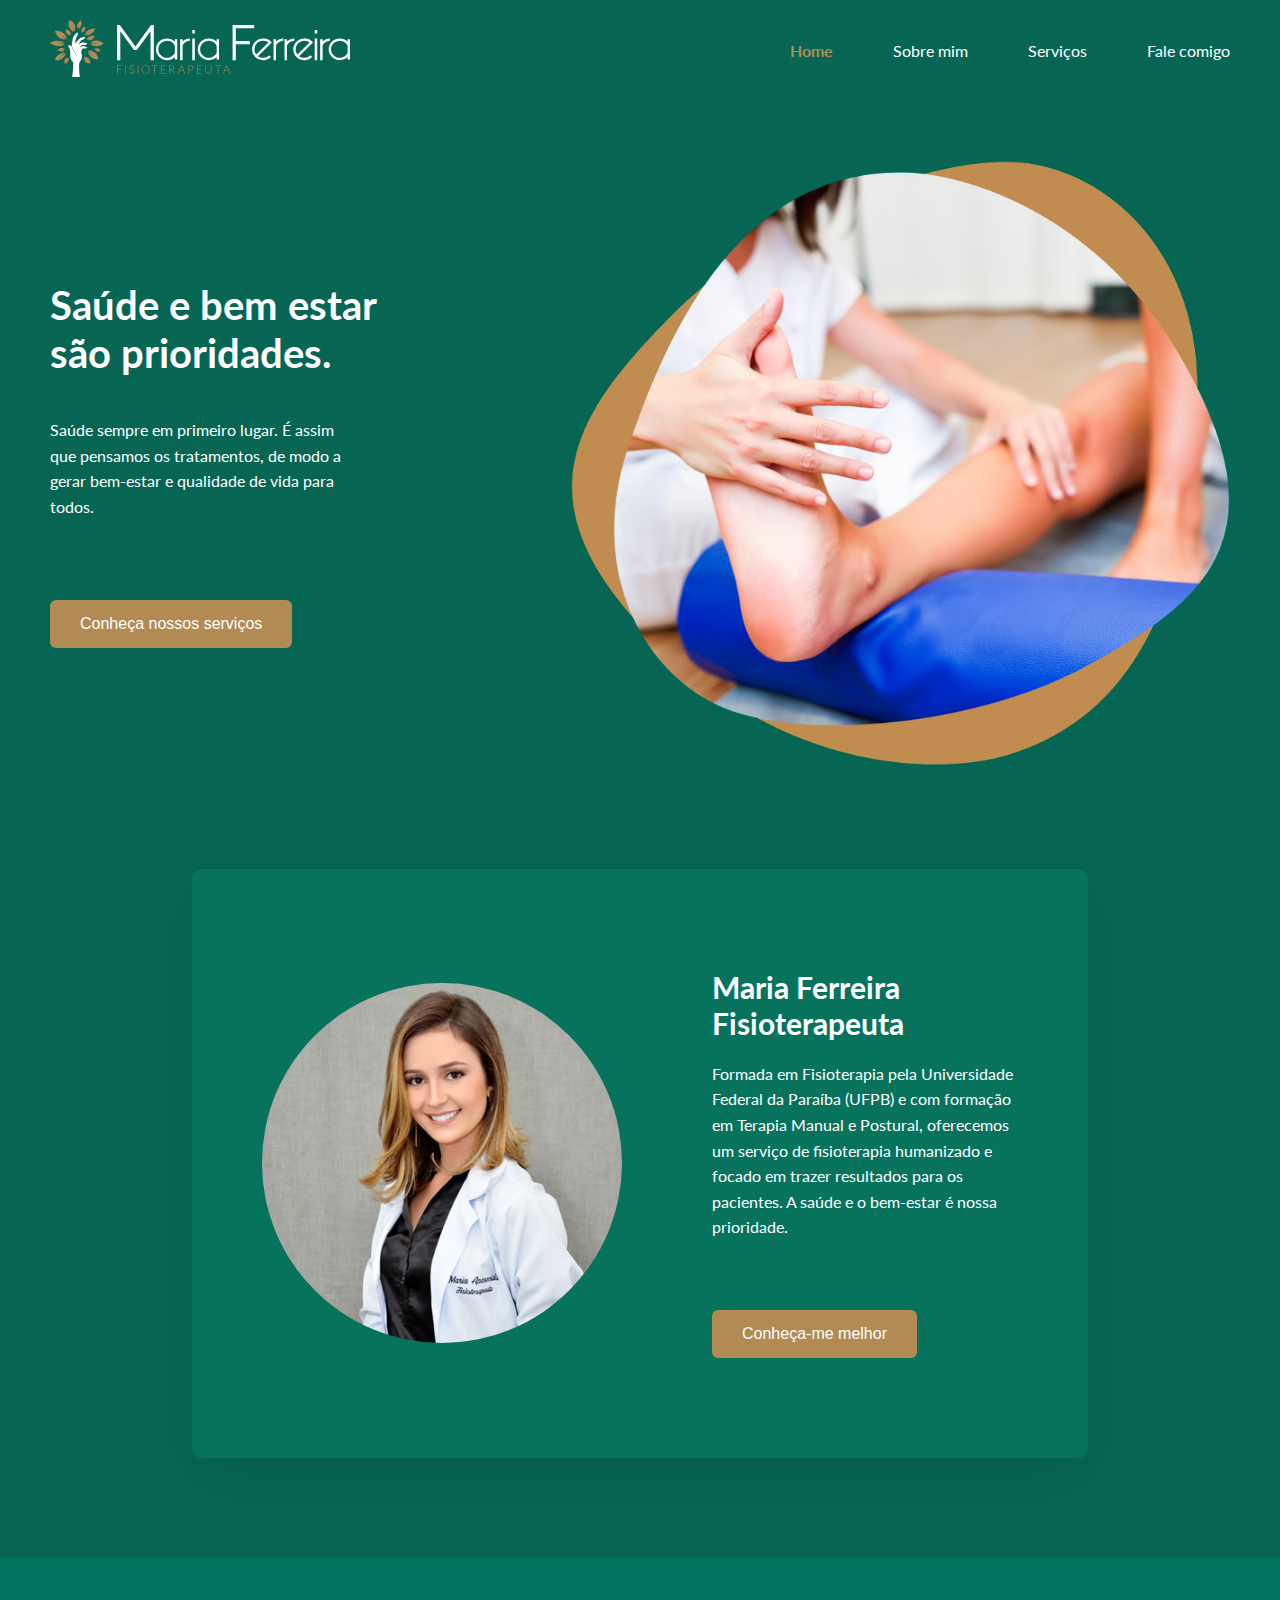
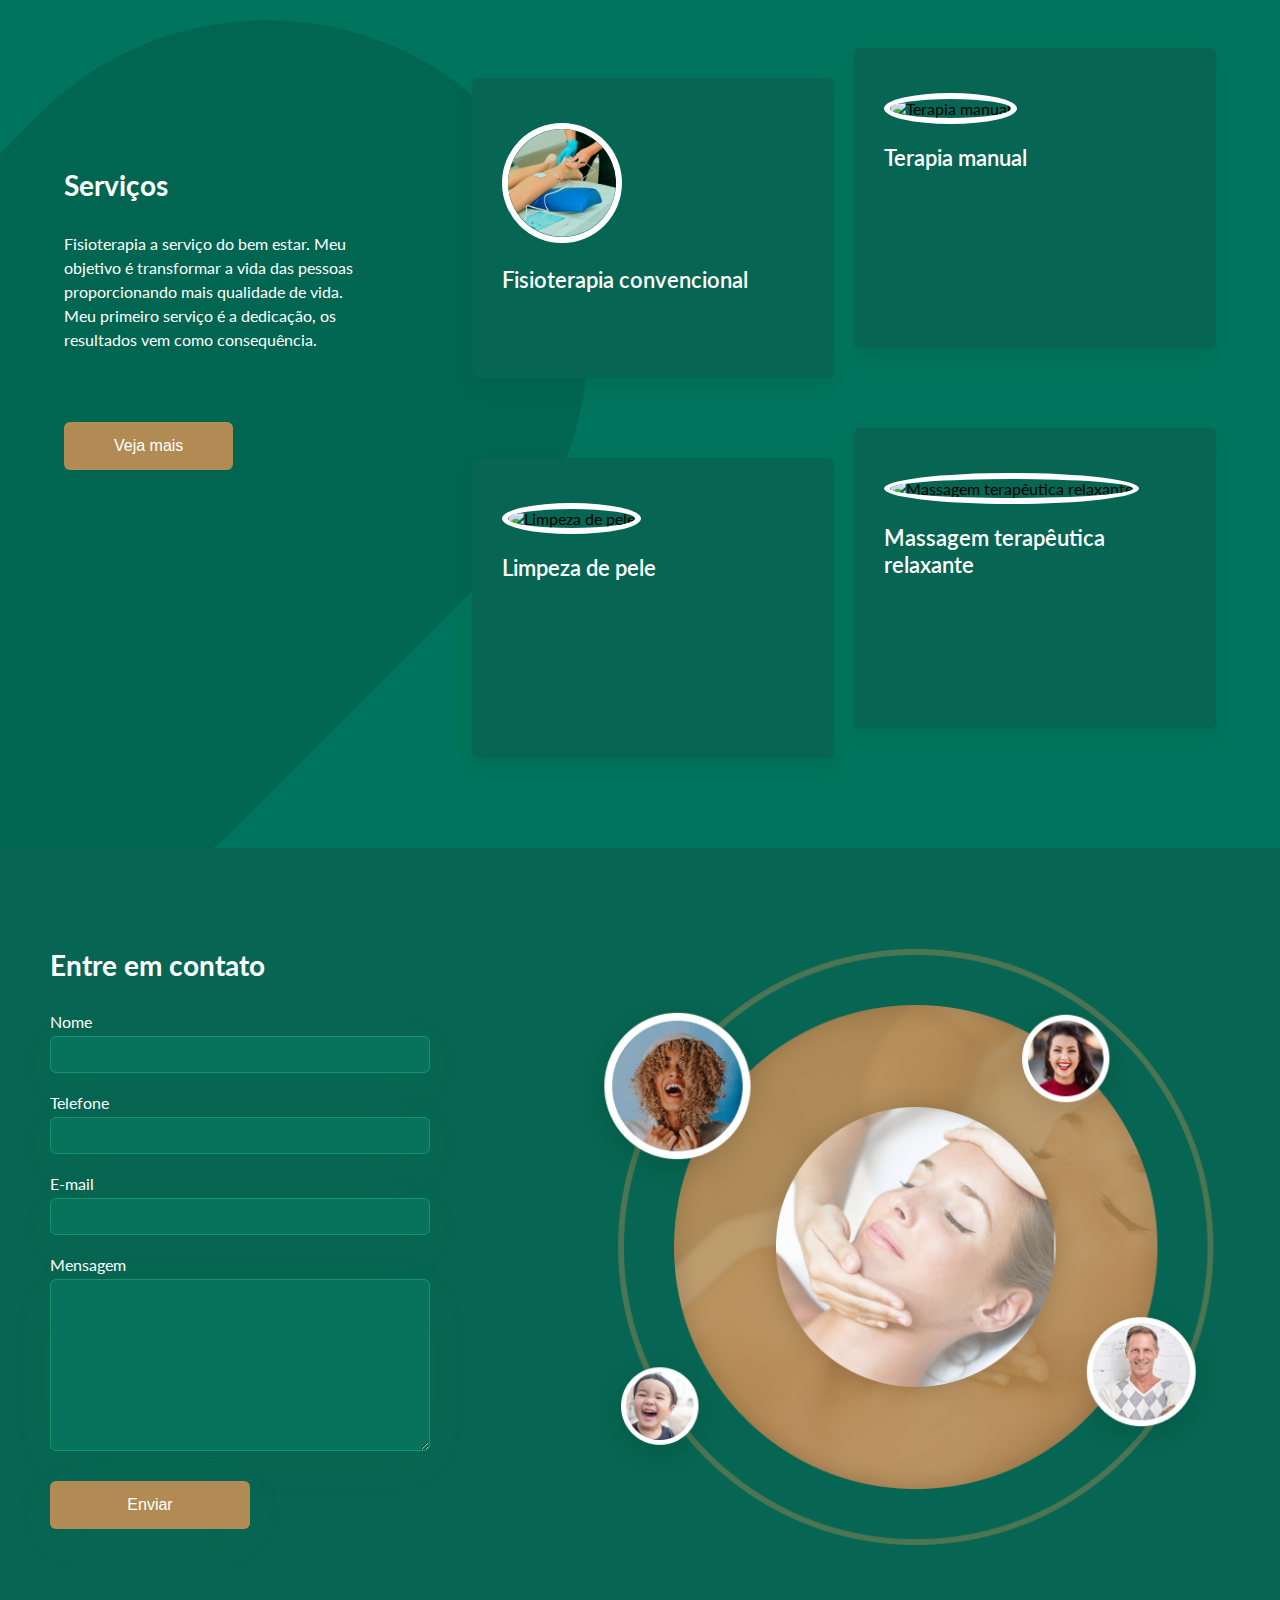
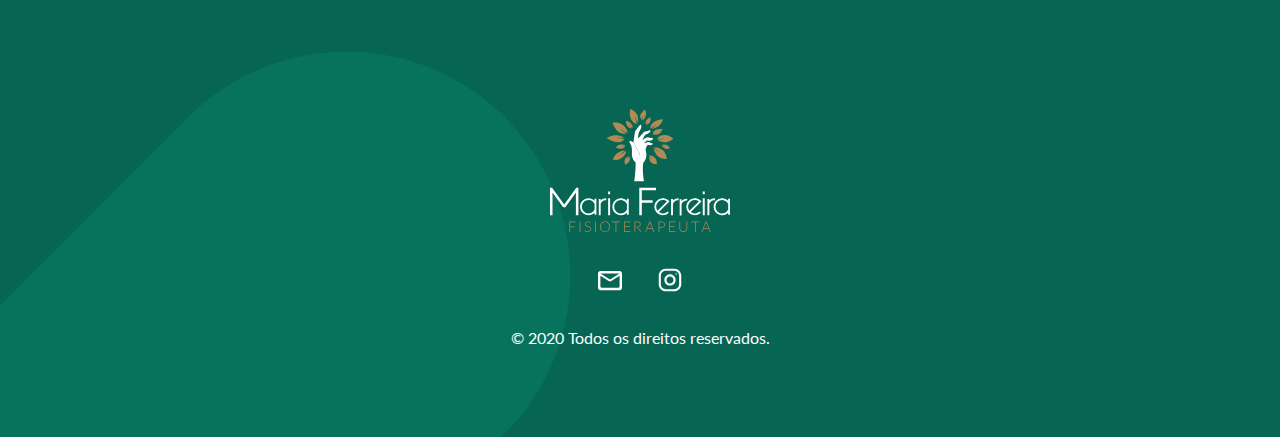
==== commit 8ee298da: "Adjust top button" ====
--- a/index.html
+++ b/index.html
@@ -29,7 +29,7 @@
   <link rel="stylesheet" href="./css/homepage-responsive.css">
   <link rel="stylesheet" href="./css/footer-bg.css">
 </head>
-<body>
+<body id="topo">
   <!-- Header -->
   <header class="header">
     <div class="desktop-header container">
@@ -76,7 +76,7 @@
 
   <!-- Float Button -->
   <div class="top">
-    <a href="./"><img class="button img" src="./assets/arrow-up-white.svg" alt=""></a>
+    <button class="btnTop" onclick="backToTop()"><img class="button img" src="./assets/arrow-up-white.svg" alt=""></button>
   </div> 
 
   <!-- First section -->
@@ -206,5 +206,6 @@
 
   <script src="./js/service-script.js"></script>
   <script src="./js/mobileMenu.js"></script>
+  <script src="./js/btnTop.js"></script>
 </body>
 </html>--- a/css/global.css
+++ b/css/global.css
@@ -3,6 +3,7 @@
   padding: 0;
   box-sizing: border-box;
   border: 0;
+  scroll-behavior: smooth;
 }
 
 body {
--- a/css/float-button.css
+++ b/css/float-button.css
@@ -5,11 +5,17 @@
   right: 40px;
 }
 
+.top button {
+  background: none;
+  display: none;
+}
+
 .top .button {
   background: #08735D;
   border-radius: 50%;
   padding: 10px;
   box-shadow: 0 0 60px rgba(0, 0, 0, 0.2);
+  cursor: pointer;
 }
 
 .top .button:hover {
@@ -20,4 +26,12 @@
 
 .top .img {
   color: aqua;
+}
+
+@media (max-width: 700px) {
+  .top {
+    position: fixed;
+    top: 90%;
+    right: 5%;
+  }
 }